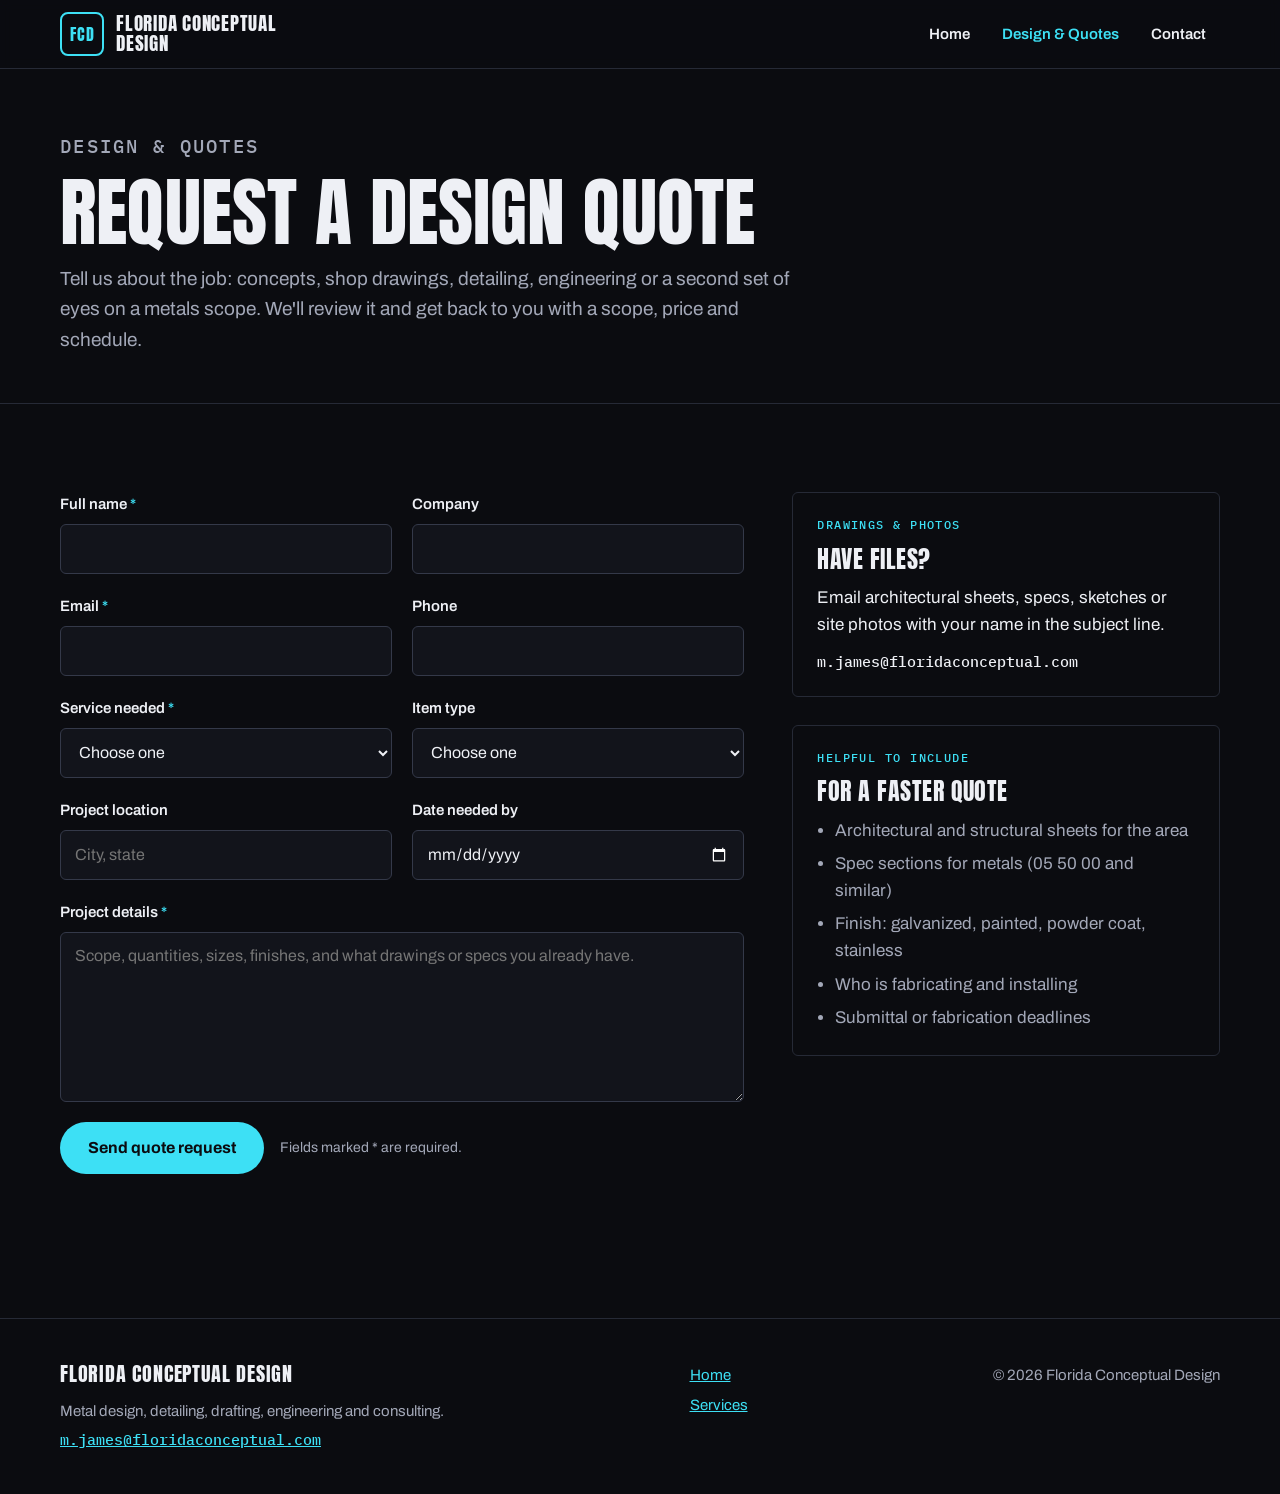
==== quotes.html @ 29391191 "Launch Florida Conceptual Design website Co-Authored-By: Claude Opus 5.5 <noreply@anthropic.com> Cla" ====
<!doctype html>
<html lang="en">
<head>
<meta charset="utf-8">
<meta name="viewport" content="width=device-width, initial-scale=1, viewport-fit=cover">
<title>Design &amp; Quotes · Florida Conceptual Design</title>
<meta name="claude:viewport-fit-sides" content="cover">
<meta name="description" content="Request a quote from Florida Conceptual Design for metal design, steel detailing, drafting, engineering or consulting.">
<link rel="preconnect" href="https://fonts.googleapis.com">
<link rel="preconnect" href="https://fonts.gstatic.com" crossorigin>
<link rel="stylesheet" href="https://fonts.googleapis.com/css2?family=Anton&family=Archivo:wght@400;500;600;700&family=IBM+Plex+Mono:wght@500;600&display=swap">
<link rel="stylesheet" href="styles.css">
</head>
<body>

<header class="site-header">
  <div class="wrap">
    <a class="brand" href="./" aria-label="Florida Conceptual Design, home">
      <span class="brand-mark" aria-hidden="true">FCD</span>
      <span class="brand-name">Florida Conceptual<br>Design</span>
    </a>
    <nav class="nav" aria-label="Main">
      <a href="./">Home</a>
      <a href="quotes.html" aria-current="page">Design &amp; Quotes</a>
      <a href="#contact">Contact</a>
    </nav>
  </div>
</header>

<main>
  <section class="page-head">
    <div class="wrap">
      <p class="label">Design &amp; Quotes</p>
      <h1>Request a design quote</h1>
      <p>Tell us about the job: concepts, shop drawings, detailing, engineering or a second set of eyes on a metals scope. We'll review it and get back to you with a scope, price and schedule.</p>
    </div>
  </section>

  <section class="section">
    <div class="wrap quote-layout">
      <form id="quote-form" class="form" novalidate data-endpoint="https://api.web3forms.com/submit" data-key="76192ae6-371a-4b26-868a-9706a35c055a" data-email="m.james@floridaconceptual.com">
        <div class="field">
          <label for="q-name">Full name <span class="req" aria-hidden="true">*</span></label>
          <input id="q-name" name="name" type="text" autocomplete="name" required>
        </div>
        <div class="field">
          <label for="q-company">Company</label>
          <input id="q-company" name="company" type="text" autocomplete="organization">
        </div>
        <div class="field">
          <label for="q-email">Email <span class="req" aria-hidden="true">*</span></label>
          <input id="q-email" name="email" type="email" autocomplete="email" required>
        </div>
        <div class="field">
          <label for="q-phone">Phone</label>
          <input id="q-phone" name="phone" type="tel" autocomplete="tel">
        </div>
        <div class="field">
          <label for="q-service">Service needed <span class="req" aria-hidden="true">*</span></label>
          <select id="q-service" name="service" required>
            <option value="">Choose one</option>
            <option>Metal design / concept</option>
            <option>Steel detailing (shop drawings)</option>
            <option>Drafting</option>
            <option>Engineering (signed &amp; sealed)</option>
            <option>Consulting</option>
            <option>Not sure yet</option>
          </select>
        </div>
        <div class="field">
          <label for="q-type">Item type</label>
          <select id="q-type" name="item_type">
            <option value="">Choose one</option>
            <option>Stairs</option>
            <option>Railings / guardrails</option>
            <option>Ladders</option>
            <option>Canopies / awnings</option>
            <option>Gates / fences</option>
            <option>Embeds / misc. metals</option>
            <option>Structural steel</option>
            <option>Other</option>
          </select>
        </div>
        <div class="field">
          <label for="q-location">Project location</label>
          <input id="q-location" name="location" type="text" placeholder="City, state">
        </div>
        <div class="field">
          <label for="q-date">Date needed by</label>
          <input id="q-date" name="needed_by" type="date">
        </div>
        <div class="field full">
          <label for="q-details">Project details <span class="req" aria-hidden="true">*</span></label>
          <textarea id="q-details" name="details" required placeholder="Scope, quantities, sizes, finishes, and what drawings or specs you already have."></textarea>
        </div>
        <div class="hp" aria-hidden="true">
          <label for="q-website">Leave this empty</label>
          <input id="q-website" name="botcheck" type="text" tabindex="-1" autocomplete="off">
        </div>
        <div class="form-actions">
          <button class="btn btn-primary" type="submit">Send quote request</button>
          <span class="form-note">Fields marked * are required.</span>
        </div>
        <div id="q-status" class="status" role="status" aria-live="polite" hidden></div>
      </form>

      <aside class="aside">
        <div class="aside-block">
          <p class="label">Drawings &amp; photos</p>
          <h2>Have files?</h2>
          <p>Email architectural sheets, specs, sketches or site photos with your name in the subject line.</p>
          <span class="email-line">m.james@floridaconceptual.com</span>
        </div>
        <div class="aside-block">
          <p class="label">Helpful to include</p>
          <h2>For a faster quote</h2>
          <ul>
            <li>Architectural and structural sheets for the area</li>
            <li>Spec sections for metals (05 50 00 and similar)</li>
            <li>Finish: galvanized, painted, powder coat, stainless</li>
            <li>Who is fabricating and installing</li>
            <li>Submittal or fabrication deadlines</li>
          </ul>
        </div>
      </aside>
    </div>
  </section>
</main>

<footer id="contact" class="site-footer">
  <div class="wrap">
    <div class="footer-col">
      <h2>Florida Conceptual Design</h2>
      <span>Metal design, detailing, drafting, engineering and consulting.</span>
      <a class="email-line" href="mailto:m.james@floridaconceptual.com">m.james@floridaconceptual.com</a>
    </div>
    <div class="footer-col">
      <a href="./">Home</a>
      <a href="./#services">Services</a>
    </div>
    <span>© 2026 Florida Conceptual Design</span>
  </div>
</footer>

<script src="form.js"></script>
</body>
</html>
---- styles.css ----
/* Layout: drawing-sheet bands on a dark ground; cyan = linework, pink = apparel accent */
:root {
  --ground: #0B0C10;
  --sheet: #12141B;
  --rule: #262A36;
  --line: #3DE0F5;
  --line-dim: #1F6E7A;
  --ink: #EEF0F5;
  --muted: #A3A8B8;
  --pink: #FF3EA5;
  --paper: #F1F2F5;
  --paper-ink: #0B0C10;
  --paper-muted: #4A4F5E;
  --display: 'Anton', 'Impact', 'Arial Narrow', sans-serif;
  --body: 'Archivo', 'Helvetica Neue', Arial, sans-serif;
  --mono: 'IBM Plex Mono', ui-monospace, 'SFMono-Regular', Menlo, monospace;
  --wrap: 1200px;
  color-scheme: dark;
}
* { box-sizing: border-box; }
html, body { margin: 0; }
body {
  background: var(--ground);
  color: var(--ink);
  font: 400 17px/1.6 var(--body);
  -webkit-font-smoothing: antialiased;
}
img { max-width: 100%; display: block; }
a { color: var(--line); }
a:hover { color: var(--ink); }
:focus-visible { outline: 2px solid var(--line); outline-offset: 3px; }
h1, h2, h3 { text-wrap: balance; margin: 0; }
p { margin: 0; }

.wrap {
  max-width: var(--wrap);
  margin: 0 auto;
  padding-left: max(20px, env(safe-area-inset-left, 0px));
  padding-right: max(20px, env(safe-area-inset-right, 0px));
}
.label {
  font: 500 12px/1.4 var(--mono);
  letter-spacing: 0.12em;
  text-transform: uppercase;
  color: var(--line);
}

/* Header */
body::before { content: ""; position: fixed; inset: 0 0 auto; height: env(safe-area-inset-top, 0px); z-index: 10; background: var(--ground); }
.site-header {
  position: sticky; top: env(safe-area-inset-top, 0px); z-index: 5;
  background: rgba(11, 12, 16, 0.94);
  border-bottom: 1px solid var(--rule);
  backdrop-filter: blur(6px);
}
.site-header .wrap { display: flex; flex-wrap: wrap; align-items: center; justify-content: space-between; gap: 12px; padding-block: 12px; }
.brand { display: flex; align-items: center; gap: 12px; text-decoration: none; color: var(--ink); }
.brand-mark {
  display: grid; place-items: center; width: 44px; height: 44px;
  border: 2px solid var(--line); border-radius: 8px;
  font: 400 16px/1 var(--display); letter-spacing: 1px; color: var(--line);
}
.brand-name { font: 400 19px/1.05 var(--display); letter-spacing: 0.04em; text-transform: uppercase; }
.nav { display: flex; flex-wrap: wrap; align-items: center; gap: 4px; }
.nav a {
  display: inline-flex; align-items: center; min-height: 44px; padding: 0 14px;
  color: var(--ink); text-decoration: none; font-weight: 600; font-size: 15px; border-radius: 999px;
}
.nav a:hover { background: var(--sheet); }
.nav a[aria-current="page"] { color: var(--line); }
.nav .nav-shop { border: 1.5px solid var(--pink); color: var(--ink); }
.nav .nav-shop:hover { background: var(--pink); color: var(--paper-ink); }

/* Buttons */
.btn {
  display: inline-flex; align-items: center; justify-content: center; gap: 8px;
  min-height: 52px; padding: 0 26px; border-radius: 999px; border: 2px solid transparent;
  font: 700 16px/1 var(--body); text-decoration: none; cursor: pointer;
}
.btn-primary { background: var(--line); color: var(--paper-ink); }
.btn-primary:hover { background: var(--ink); color: var(--paper-ink); }
.btn-ghost { border-color: #3A3F4E; color: var(--ink); background: transparent; }
.btn-ghost:hover { border-color: var(--ink); color: var(--ink); }
.btn-pink { background: var(--pink); color: var(--paper-ink); }
.btn-pink:hover { background: var(--ink); color: var(--paper-ink); }
.btn-dark { background: var(--paper-ink); color: var(--paper); }
.btn-dark:hover { background: #2A2E3A; color: var(--paper); }

/* Hero */
.hero { border-bottom: 1px solid var(--rule); background-image: linear-gradient(var(--rule) 1px, transparent 1px), linear-gradient(90deg, var(--rule) 1px, transparent 1px); background-size: 48px 48px; background-position: -1px -1px; }
.hero .wrap { display: flex; flex-wrap: wrap; align-items: center; gap: 48px; padding-block: 72px 80px; }
.hero-copy { flex: 1 1 440px; min-width: 0; display: flex; flex-direction: column; gap: 22px; }
.hero h1 { font: 400 clamp(48px, 7.4vw, 88px)/0.95 var(--display); text-transform: uppercase; letter-spacing: 0.01em; }
.hero h1 span { color: var(--line); }
.hero-lede { max-width: 34em; color: var(--muted); font-size: 19px; }
.hero-actions { display: flex; flex-wrap: wrap; gap: 12px; }
.hero-figure { flex: 1 1 420px; min-width: 0; }

/* Drawing sheet */
.sheet { background: var(--sheet); border: 1px solid var(--rule); border-radius: 6px; overflow: hidden; }
.sheet svg { display: block; width: 100%; height: auto; }
.title-block { display: grid; grid-template-columns: 2fr 1fr 1fr; border-top: 1px solid var(--line-dim); font: 500 11px/1.3 var(--mono); letter-spacing: 0.08em; text-transform: uppercase; color: var(--muted); }
.title-block div { padding: 10px 12px; border-right: 1px solid var(--line-dim); min-width: 0; }
.title-block div:last-child { border-right: 0; }
.title-block strong { display: block; color: var(--ink); font-weight: 600; letter-spacing: 0.04em; margin-top: 2px; }

/* Sections */
.section { padding-block: 88px; }
.section-head { display: flex; flex-wrap: wrap; align-items: flex-end; justify-content: space-between; gap: 20px; margin-bottom: 40px; }
.section-head > div { max-width: 640px; display: flex; flex-direction: column; gap: 12px; }
.section h2 { font: 400 clamp(36px, 5vw, 56px)/1 var(--display); text-transform: uppercase; }
.section-intro { color: var(--muted); font-size: 18px; }

.services { display: grid; grid-template-columns: repeat(auto-fill, minmax(260px, 1fr)); gap: 1px; background: var(--rule); border: 1px solid var(--rule); }
.service { background: var(--ground); padding: 28px; display: flex; flex-direction: column; gap: 12px; min-width: 0; }
.service .label { color: var(--muted); }
.service h3 { font: 700 21px/1.25 var(--body); }
.service p { color: var(--muted); }
.service svg { width: 34px; height: 34px; stroke: var(--line); }

/* Process (light band) */
.band-paper { background: var(--paper); color: var(--paper-ink); }
.band-paper .label { color: #0A6E7A; }
.band-paper .section-intro, .band-paper p { color: var(--paper-muted); }
.steps { list-style: none; margin: 0; padding: 0; display: grid; grid-template-columns: repeat(auto-fit, minmax(240px, 1fr)); gap: 32px; counter-reset: step; }
.steps li { display: flex; flex-direction: column; gap: 10px; border-top: 2px solid var(--paper-ink); padding-top: 18px; counter-increment: step; }
.steps li::before { content: "Step " counter(step); font: 500 12px/1 var(--mono); letter-spacing: 0.12em; text-transform: uppercase; color: #0A6E7A; }
.steps h3 { font: 700 21px/1.25 var(--body); color: var(--paper-ink); }

/* Apparel band */
.apparel .wrap { display: flex; flex-wrap: wrap; align-items: center; gap: 40px; }
.apparel-copy { flex: 1 1 360px; min-width: 0; display: flex; flex-direction: column; gap: 18px; }
.apparel .label { color: var(--pink); }
.apparel h2 span { color: var(--pink); }
.apparel-shots { flex: 1 1 460px; min-width: 0; display: grid; grid-template-columns: 1fr 1fr; gap: 12px; }
.apparel-shots img { width: 100%; aspect-ratio: 1 / 1; object-fit: cover; border-radius: 6px; border: 1px solid var(--rule); }

/* Footer */
.site-footer { border-top: 1px solid var(--rule); }
.site-footer .wrap { display: flex; flex-wrap: wrap; justify-content: space-between; gap: 28px; padding-block: 44px; color: var(--muted); font-size: 15px; }
.site-footer h2 { font: 400 20px/1.1 var(--display); text-transform: uppercase; letter-spacing: 0.04em; color: var(--ink); margin-bottom: 8px; }
.footer-col { display: flex; flex-direction: column; gap: 6px; min-width: 0; }

/* Quote page */
.page-head { border-bottom: 1px solid var(--rule); }
.page-head .wrap { padding-block: 64px 48px; display: flex; flex-direction: column; gap: 16px; }
.page-head h1 { font: 400 clamp(44px, 6.4vw, 76px)/0.95 var(--display); text-transform: uppercase; }
.page-head p { max-width: 40em; color: var(--muted); font-size: 19px; }
.quote-layout { display: grid; grid-template-columns: minmax(0, 1.6fr) minmax(0, 1fr); gap: 48px; align-items: start; }
@media (max-width: 860px) { .quote-layout { grid-template-columns: minmax(0, 1fr); } }

.form { display: grid; grid-template-columns: 1fr 1fr; gap: 20px; }
.field { display: flex; flex-direction: column; gap: 8px; min-width: 0; }
.field.full { grid-column: 1 / -1; }
@media (max-width: 560px) { .form { grid-template-columns: 1fr; } }
.field label { font-weight: 600; font-size: 15px; }
.field .req { color: var(--line); }
.field .hint { color: var(--muted); font-size: 14px; }
.field input, .field select, .field textarea {
  width: 100%; min-height: 50px; padding: 12px 14px;
  background: var(--sheet); color: var(--ink);
  border: 1px solid #343949; border-radius: 6px;
  font: 400 16px/1.4 var(--body);
}
.field textarea { min-height: 170px; resize: vertical; }
.field input:focus, .field select:focus, .field textarea:focus { outline: none; border-color: var(--line); box-shadow: 0 0 0 3px rgba(61, 224, 245, 0.18); }
.field input[aria-invalid="true"], .field textarea[aria-invalid="true"] { border-color: #FF6B6B; }
.form-actions { grid-column: 1 / -1; display: flex; flex-wrap: wrap; align-items: center; gap: 16px; }
.form-note { color: var(--muted); font-size: 14px; }
.hp { position: absolute; left: -9999px; width: 1px; height: 1px; overflow: hidden; }

.status { grid-column: 1 / -1; border-radius: 6px; padding: 18px 20px; display: flex; flex-direction: column; gap: 10px; }
.status-ok { background: rgba(61, 224, 245, 0.1); border: 1px solid var(--line-dim); }
.status-err { background: rgba(255, 107, 107, 0.08); border: 1px solid #7A3434; }
.status pre { margin: 0; white-space: pre-wrap; font: 400 13px/1.5 var(--mono); color: var(--muted); max-height: 220px; overflow: auto; }
.status .row { display: flex; flex-wrap: wrap; gap: 10px; }
.status .btn { min-height: 44px; padding: 0 18px; font-size: 15px; }

.aside { display: flex; flex-direction: column; gap: 28px; }
.aside-block { border: 1px solid var(--rule); border-radius: 6px; padding: 24px; display: flex; flex-direction: column; gap: 12px; }
.aside-block h2 { font: 400 24px/1.1 var(--display); text-transform: uppercase; letter-spacing: 0.02em; }
.aside-block ul { margin: 0; padding-left: 18px; color: var(--muted); display: flex; flex-direction: column; gap: 6px; }
.email-line { font: 500 15px/1.4 var(--mono); word-break: break-all; }

@media (prefers-reduced-motion: no-preference) {
  .draw path.anim, .draw line.anim { stroke-dasharray: 600; stroke-dashoffset: 0; animation: draw 1.6s ease-out both; }
  @keyframes draw { from { stroke-dashoffset: 600; } to { stroke-dashoffset: 0; } }
}
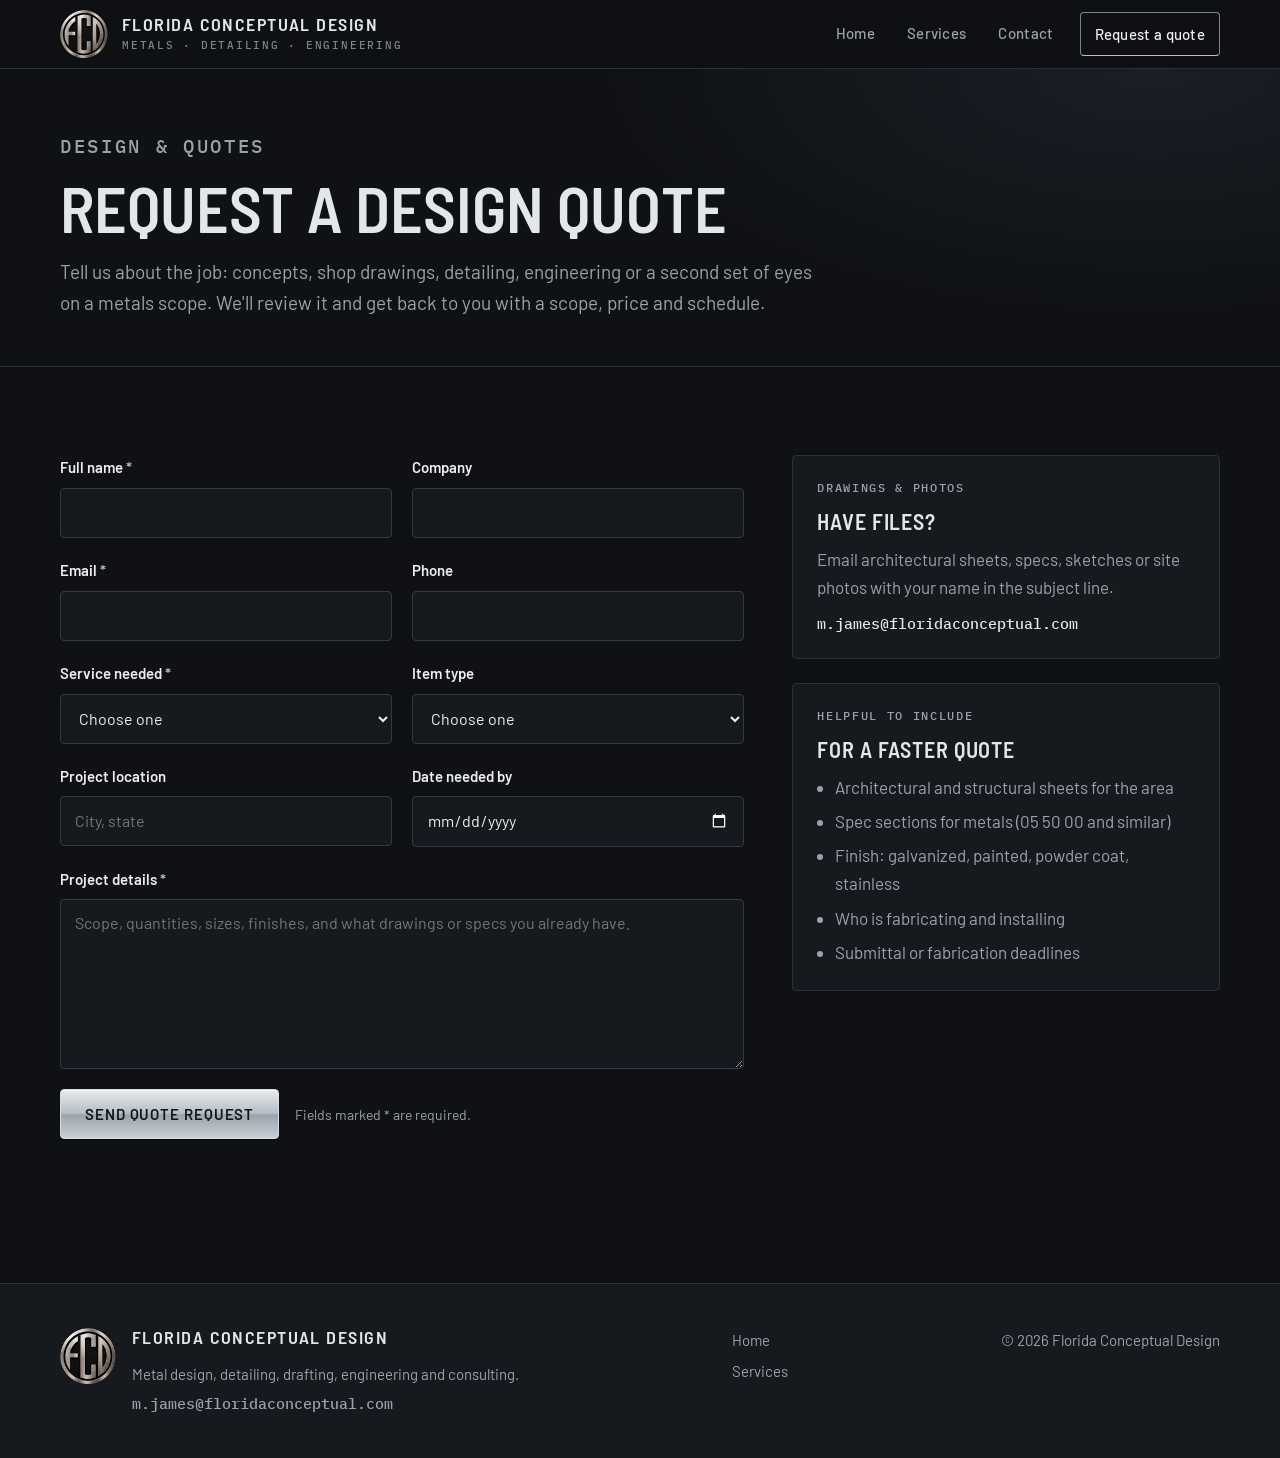
==== commit 42ca60f6: "New FCD logo, steel palette, blueprint connection detail Co-Authored-By: Claude Opus 5.5 <noreply@an" ====
--- a/quotes.html
+++ b/quotes.html
@@ -6,9 +6,11 @@
 <title>Design &amp; Quotes · Florida Conceptual Design</title>
 <meta name="claude:viewport-fit-sides" content="cover">
 <meta name="description" content="Request a quote from Florida Conceptual Design for metal design, steel detailing, drafting, engineering or consulting.">
+<link rel="icon" type="image/png" sizes="32x32" href="img/favicon-32.png">
+<link rel="apple-touch-icon" href="img/apple-touch-icon.png">
 <link rel="preconnect" href="https://fonts.googleapis.com">
 <link rel="preconnect" href="https://fonts.gstatic.com" crossorigin>
-<link rel="stylesheet" href="https://fonts.googleapis.com/css2?family=Anton&family=Archivo:wght@400;500;600;700&family=IBM+Plex+Mono:wght@500;600&display=swap">
+<link rel="stylesheet" href="https://fonts.googleapis.com/css2?family=Barlow+Semi+Condensed:wght@500;600&family=Barlow:wght@400;500;600&family=IBM+Plex+Mono:wght@500;600&display=swap">
 <link rel="stylesheet" href="styles.css">
 </head>
 <body>
@@ -16,13 +18,14 @@
 <header class="site-header">
   <div class="wrap">
     <a class="brand" href="./" aria-label="Florida Conceptual Design, home">
-      <span class="brand-mark" aria-hidden="true">FCD</span>
-      <span class="brand-name">Florida Conceptual<br>Design</span>
+      <img src="img/fcd-logo-96.png" alt="" width="48" height="48">
+      <span class="brand-name">Florida Conceptual Design<small>Metals · Detailing · Engineering</small></span>
     </a>
     <nav class="nav" aria-label="Main">
       <a href="./">Home</a>
-      <a href="quotes.html" aria-current="page">Design &amp; Quotes</a>
+      <a href="./#services">Services</a>
       <a href="#contact">Contact</a>
+      <a class="nav-cta" href="quotes.html" aria-current="page">Request a quote</a>
     </nav>
   </div>
 </header>
@@ -129,10 +132,13 @@
 
 <footer id="contact" class="site-footer">
   <div class="wrap">
-    <div class="footer-col">
-      <h2>Florida Conceptual Design</h2>
-      <span>Metal design, detailing, drafting, engineering and consulting.</span>
-      <a class="email-line" href="mailto:m.james@floridaconceptual.com">m.james@floridaconceptual.com</a>
+    <div class="footer-brand">
+      <img src="img/fcd-logo-96.png" alt="" width="56" height="56">
+      <div class="footer-col">
+        <h2>Florida Conceptual Design</h2>
+        <span>Metal design, detailing, drafting, engineering and consulting.</span>
+        <a class="email-line" href="mailto:m.james@floridaconceptual.com">m.james@floridaconceptual.com</a>
+      </div>
     </div>
     <div class="footer-col">
       <a href="./">Home</a>
--- a/styles.css
+++ b/styles.css
@@ -1,20 +1,25 @@
-/* Layout: drawing-sheet bands on a dark ground; cyan = linework, pink = apparel accent */
+/* Layout: graphite ground, brushed-steel type and controls, one deep blueprint sheet in the hero */
 :root {
-  --ground: #0B0C10;
-  --sheet: #12141B;
-  --rule: #262A36;
-  --line: #3DE0F5;
-  --line-dim: #1F6E7A;
-  --ink: #EEF0F5;
-  --muted: #A3A8B8;
-  --pink: #FF3EA5;
-  --paper: #F1F2F5;
-  --paper-ink: #0B0C10;
-  --paper-muted: #4A4F5E;
-  --display: 'Anton', 'Impact', 'Arial Narrow', sans-serif;
-  --body: 'Archivo', 'Helvetica Neue', Arial, sans-serif;
+  --ground: #0F1114;
+  --panel: #161A1F;
+  --panel-2: #1C2127;
+  --rule: #2A3038;
+  --steel: #B9C0C8;
+  --steel-hi: #E3E7EB;
+  --steel-lo: #7C858F;
+  --ink: #ECEEF1;
+  --muted: #9AA2AB;
+  --print: #14243A;
+  --print-line: #C9D6E4;
+  --print-dim: #6F8AA8;
+  --paper: #EEF0F2;
+  --paper-ink: #111418;
+  --paper-muted: #4C535C;
+  --display: 'Barlow Semi Condensed', 'Arial Narrow', 'Helvetica Neue', sans-serif;
+  --body: 'Barlow', 'Helvetica Neue', Arial, sans-serif;
   --mono: 'IBM Plex Mono', ui-monospace, 'SFMono-Regular', Menlo, monospace;
   --wrap: 1200px;
+  --brushed: linear-gradient(180deg, #E6EAEE 0%, #B7BEC6 48%, #9CA4AD 52%, #C9CFD5 100%);
   color-scheme: dark;
 }
 * { box-sizing: border-box; }
@@ -22,13 +27,13 @@
 body {
   background: var(--ground);
   color: var(--ink);
-  font: 400 17px/1.6 var(--body);
+  font: 400 17px/1.65 var(--body);
   -webkit-font-smoothing: antialiased;
 }
 img { max-width: 100%; display: block; }
-a { color: var(--line); }
-a:hover { color: var(--ink); }
-:focus-visible { outline: 2px solid var(--line); outline-offset: 3px; }
+a { color: var(--steel-hi); text-underline-offset: 3px; }
+a:hover { color: #fff; }
+:focus-visible { outline: 2px solid var(--steel-hi); outline-offset: 3px; }
 h1, h2, h3 { text-wrap: balance; margin: 0; }
 p { margin: 0; }
 
@@ -40,111 +45,103 @@
 }
 .label {
   font: 500 12px/1.4 var(--mono);
-  letter-spacing: 0.12em;
+  letter-spacing: 0.14em;
   text-transform: uppercase;
-  color: var(--line);
+  color: var(--steel-lo);
 }
 
 /* Header */
 body::before { content: ""; position: fixed; inset: 0 0 auto; height: env(safe-area-inset-top, 0px); z-index: 10; background: var(--ground); }
 .site-header {
   position: sticky; top: env(safe-area-inset-top, 0px); z-index: 5;
-  background: rgba(11, 12, 16, 0.94);
+  background: rgba(15, 17, 20, 0.92);
   border-bottom: 1px solid var(--rule);
-  backdrop-filter: blur(6px);
+  backdrop-filter: blur(8px);
 }
-.site-header .wrap { display: flex; flex-wrap: wrap; align-items: center; justify-content: space-between; gap: 12px; padding-block: 12px; }
-.brand { display: flex; align-items: center; gap: 12px; text-decoration: none; color: var(--ink); }
-.brand-mark {
-  display: grid; place-items: center; width: 44px; height: 44px;
-  border: 2px solid var(--line); border-radius: 8px;
-  font: 400 16px/1 var(--display); letter-spacing: 1px; color: var(--line);
-}
-.brand-name { font: 400 19px/1.05 var(--display); letter-spacing: 0.04em; text-transform: uppercase; }
+.site-header .wrap { display: flex; flex-wrap: wrap; align-items: center; justify-content: space-between; gap: 12px; padding-block: 10px; }
+.brand { display: flex; align-items: center; gap: 14px; text-decoration: none; color: var(--ink); }
+.brand img { width: 48px; height: 48px; }
+.brand-name { font: 600 18px/1.1 var(--display); letter-spacing: 0.08em; text-transform: uppercase; color: var(--steel-hi); }
+.brand-name small { display: block; font: 500 11px/1.3 var(--mono); letter-spacing: 0.16em; color: var(--steel-lo); margin-top: 3px; }
 .nav { display: flex; flex-wrap: wrap; align-items: center; gap: 4px; }
 .nav a {
   display: inline-flex; align-items: center; min-height: 44px; padding: 0 14px;
-  color: var(--ink); text-decoration: none; font-weight: 600; font-size: 15px; border-radius: 999px;
+  color: var(--muted); text-decoration: none; font-weight: 500; font-size: 15px; letter-spacing: 0.02em;
+  border-bottom: 2px solid transparent;
 }
-.nav a:hover { background: var(--sheet); }
-.nav a[aria-current="page"] { color: var(--line); }
-.nav .nav-shop { border: 1.5px solid var(--pink); color: var(--ink); }
-.nav .nav-shop:hover { background: var(--pink); color: var(--paper-ink); }
+.nav a:hover { color: var(--ink); }
+.nav a[aria-current="page"] { color: var(--ink); border-bottom-color: var(--steel); }
+.nav .nav-cta { margin-left: 8px; border: 1px solid var(--steel-lo); border-radius: 4px; color: var(--ink); }
+.nav .nav-cta:hover { border-color: var(--steel-hi); }
 
 /* Buttons */
 .btn {
   display: inline-flex; align-items: center; justify-content: center; gap: 8px;
-  min-height: 52px; padding: 0 26px; border-radius: 999px; border: 2px solid transparent;
-  font: 700 16px/1 var(--body); text-decoration: none; cursor: pointer;
+  min-height: 50px; padding: 0 24px; border-radius: 4px; border: 1px solid transparent;
+  font: 600 15px/1 var(--body); letter-spacing: 0.06em; text-transform: uppercase; text-decoration: none; cursor: pointer;
 }
-.btn-primary { background: var(--line); color: var(--paper-ink); }
-.btn-primary:hover { background: var(--ink); color: var(--paper-ink); }
-.btn-ghost { border-color: #3A3F4E; color: var(--ink); background: transparent; }
-.btn-ghost:hover { border-color: var(--ink); color: var(--ink); }
-.btn-pink { background: var(--pink); color: var(--paper-ink); }
-.btn-pink:hover { background: var(--ink); color: var(--paper-ink); }
+.btn-primary { background: var(--brushed); color: var(--paper-ink); border-color: #D8DDE2; box-shadow: inset 0 1px 0 rgba(255,255,255,0.6), 0 1px 2px rgba(0,0,0,0.4); }
+.btn-primary:hover { background: var(--steel-hi); color: var(--paper-ink); }
+.btn-ghost { border-color: var(--rule); color: var(--ink); background: transparent; }
+.btn-ghost:hover { border-color: var(--steel); color: var(--ink); }
 .btn-dark { background: var(--paper-ink); color: var(--paper); }
-.btn-dark:hover { background: #2A2E3A; color: var(--paper); }
+.btn-dark:hover { background: #262B32; color: var(--paper); }
 
 /* Hero */
-.hero { border-bottom: 1px solid var(--rule); background-image: linear-gradient(var(--rule) 1px, transparent 1px), linear-gradient(90deg, var(--rule) 1px, transparent 1px); background-size: 48px 48px; background-position: -1px -1px; }
-.hero .wrap { display: flex; flex-wrap: wrap; align-items: center; gap: 48px; padding-block: 72px 80px; }
-.hero-copy { flex: 1 1 440px; min-width: 0; display: flex; flex-direction: column; gap: 22px; }
-.hero h1 { font: 400 clamp(48px, 7.4vw, 88px)/0.95 var(--display); text-transform: uppercase; letter-spacing: 0.01em; }
-.hero h1 span { color: var(--line); }
+.hero { border-bottom: 1px solid var(--rule); background: radial-gradient(1200px 500px at 85% 20%, #1A1F26 0%, var(--ground) 60%); }
+.hero .wrap { display: flex; flex-wrap: wrap; align-items: center; gap: 56px; padding-block: 76px 84px; }
+.hero-copy { flex: 1 1 420px; min-width: 0; display: flex; flex-direction: column; gap: 22px; }
+.hero h1 { font: 600 clamp(42px, 6vw, 72px)/1.0 var(--display); text-transform: uppercase; letter-spacing: 0.01em; color: var(--steel-hi); }
+.hero h1 span { color: var(--steel-lo); }
 .hero-lede { max-width: 34em; color: var(--muted); font-size: 19px; }
 .hero-actions { display: flex; flex-wrap: wrap; gap: 12px; }
-.hero-figure { flex: 1 1 420px; min-width: 0; }
+.hero-figure { flex: 1 1 460px; min-width: 0; margin: 0; }
 
-/* Drawing sheet */
-.sheet { background: var(--sheet); border: 1px solid var(--rule); border-radius: 6px; overflow: hidden; }
+/* Blueprint sheet */
+.sheet { background: var(--print); border: 1px solid #2B3D55; border-radius: 3px; overflow: hidden; box-shadow: 0 24px 60px rgba(0,0,0,0.45); }
 .sheet svg { display: block; width: 100%; height: auto; }
-.title-block { display: grid; grid-template-columns: 2fr 1fr 1fr; border-top: 1px solid var(--line-dim); font: 500 11px/1.3 var(--mono); letter-spacing: 0.08em; text-transform: uppercase; color: var(--muted); }
-.title-block div { padding: 10px 12px; border-right: 1px solid var(--line-dim); min-width: 0; }
+.title-block { display: grid; grid-template-columns: 2fr 1fr 1fr; border-top: 1px solid #3A5170; font: 500 11px/1.3 var(--mono); letter-spacing: 0.08em; text-transform: uppercase; color: var(--print-dim); }
+.title-block div { padding: 10px 12px; border-right: 1px solid #3A5170; min-width: 0; }
 .title-block div:last-child { border-right: 0; }
-.title-block strong { display: block; color: var(--ink); font-weight: 600; letter-spacing: 0.04em; margin-top: 2px; }
+.title-block strong { display: block; color: var(--print-line); font-weight: 600; letter-spacing: 0.04em; margin-top: 2px; }
 
 /* Sections */
 .section { padding-block: 88px; }
 .section-head { display: flex; flex-wrap: wrap; align-items: flex-end; justify-content: space-between; gap: 20px; margin-bottom: 40px; }
 .section-head > div { max-width: 640px; display: flex; flex-direction: column; gap: 12px; }
-.section h2 { font: 400 clamp(36px, 5vw, 56px)/1 var(--display); text-transform: uppercase; }
+.section h2 { font: 600 clamp(32px, 4.4vw, 48px)/1.05 var(--display); text-transform: uppercase; letter-spacing: 0.01em; color: var(--steel-hi); }
 .section-intro { color: var(--muted); font-size: 18px; }
 
 .services { display: grid; grid-template-columns: repeat(auto-fill, minmax(260px, 1fr)); gap: 1px; background: var(--rule); border: 1px solid var(--rule); }
-.service { background: var(--ground); padding: 28px; display: flex; flex-direction: column; gap: 12px; min-width: 0; }
-.service .label { color: var(--muted); }
-.service h3 { font: 700 21px/1.25 var(--body); }
+.service { background: var(--panel); padding: 30px 28px; display: flex; flex-direction: column; gap: 12px; min-width: 0; }
+.service h3 { font: 600 21px/1.25 var(--display); letter-spacing: 0.03em; text-transform: uppercase; color: var(--ink); }
 .service p { color: var(--muted); }
-.service svg { width: 34px; height: 34px; stroke: var(--line); }
+.service svg { width: 32px; height: 32px; stroke: var(--steel); }
 
 /* Process (light band) */
 .band-paper { background: var(--paper); color: var(--paper-ink); }
-.band-paper .label { color: #0A6E7A; }
-.band-paper .section-intro, .band-paper p { color: var(--paper-muted); }
+.band-paper .label { color: var(--paper-muted); }
+.band-paper h2 { color: var(--paper-ink); }
+.band-paper p { color: var(--paper-muted); }
 .steps { list-style: none; margin: 0; padding: 0; display: grid; grid-template-columns: repeat(auto-fit, minmax(240px, 1fr)); gap: 32px; counter-reset: step; }
 .steps li { display: flex; flex-direction: column; gap: 10px; border-top: 2px solid var(--paper-ink); padding-top: 18px; counter-increment: step; }
-.steps li::before { content: "Step " counter(step); font: 500 12px/1 var(--mono); letter-spacing: 0.12em; text-transform: uppercase; color: #0A6E7A; }
-.steps h3 { font: 700 21px/1.25 var(--body); color: var(--paper-ink); }
-
-/* Apparel band */
-.apparel .wrap { display: flex; flex-wrap: wrap; align-items: center; gap: 40px; }
-.apparel-copy { flex: 1 1 360px; min-width: 0; display: flex; flex-direction: column; gap: 18px; }
-.apparel .label { color: var(--pink); }
-.apparel h2 span { color: var(--pink); }
-.apparel-shots { flex: 1 1 460px; min-width: 0; display: grid; grid-template-columns: 1fr 1fr; gap: 12px; }
-.apparel-shots img { width: 100%; aspect-ratio: 1 / 1; object-fit: cover; border-radius: 6px; border: 1px solid var(--rule); }
+.steps li::before { content: "Step " counter(step); font: 500 12px/1 var(--mono); letter-spacing: 0.14em; text-transform: uppercase; color: var(--paper-muted); }
+.steps h3 { font: 600 21px/1.25 var(--display); letter-spacing: 0.03em; text-transform: uppercase; color: var(--paper-ink); }
 
 /* Footer */
-.site-footer { border-top: 1px solid var(--rule); }
-.site-footer .wrap { display: flex; flex-wrap: wrap; justify-content: space-between; gap: 28px; padding-block: 44px; color: var(--muted); font-size: 15px; }
-.site-footer h2 { font: 400 20px/1.1 var(--display); text-transform: uppercase; letter-spacing: 0.04em; color: var(--ink); margin-bottom: 8px; }
+.site-footer { border-top: 1px solid var(--rule); background: var(--panel); }
+.site-footer .wrap { display: flex; flex-wrap: wrap; justify-content: space-between; align-items: flex-start; gap: 28px; padding-block: 44px; color: var(--muted); font-size: 15px; }
+.footer-brand { display: flex; gap: 16px; align-items: flex-start; min-width: 0; }
+.footer-brand img { width: 56px; height: 56px; flex: none; }
+.site-footer h2 { font: 600 18px/1.1 var(--display); text-transform: uppercase; letter-spacing: 0.08em; color: var(--steel-hi); margin-bottom: 8px; }
 .footer-col { display: flex; flex-direction: column; gap: 6px; min-width: 0; }
+.footer-col a { color: var(--muted); text-decoration: none; }
+.footer-col a:hover { color: var(--ink); }
 
 /* Quote page */
-.page-head { border-bottom: 1px solid var(--rule); }
+.page-head { border-bottom: 1px solid var(--rule); background: radial-gradient(900px 400px at 90% 0%, #1A1F26 0%, var(--ground) 60%); }
 .page-head .wrap { padding-block: 64px 48px; display: flex; flex-direction: column; gap: 16px; }
-.page-head h1 { font: 400 clamp(44px, 6.4vw, 76px)/0.95 var(--display); text-transform: uppercase; }
+.page-head h1 { font: 600 clamp(40px, 5.6vw, 64px)/1.0 var(--display); text-transform: uppercase; color: var(--steel-hi); }
 .page-head p { max-width: 40em; color: var(--muted); font-size: 19px; }
 .quote-layout { display: grid; grid-template-columns: minmax(0, 1.6fr) minmax(0, 1fr); gap: 48px; align-items: start; }
 @media (max-width: 860px) { .quote-layout { grid-template-columns: minmax(0, 1fr); } }
@@ -153,36 +150,36 @@
 .field { display: flex; flex-direction: column; gap: 8px; min-width: 0; }
 .field.full { grid-column: 1 / -1; }
 @media (max-width: 560px) { .form { grid-template-columns: 1fr; } }
-.field label { font-weight: 600; font-size: 15px; }
-.field .req { color: var(--line); }
-.field .hint { color: var(--muted); font-size: 14px; }
+.field label { font-weight: 600; font-size: 15px; color: var(--ink); }
+.field .req { color: var(--steel); }
 .field input, .field select, .field textarea {
   width: 100%; min-height: 50px; padding: 12px 14px;
-  background: var(--sheet); color: var(--ink);
-  border: 1px solid #343949; border-radius: 6px;
+  background: var(--panel); color: var(--ink);
+  border: 1px solid #333A43; border-radius: 4px;
   font: 400 16px/1.4 var(--body);
 }
 .field textarea { min-height: 170px; resize: vertical; }
-.field input:focus, .field select:focus, .field textarea:focus { outline: none; border-color: var(--line); box-shadow: 0 0 0 3px rgba(61, 224, 245, 0.18); }
-.field input[aria-invalid="true"], .field textarea[aria-invalid="true"] { border-color: #FF6B6B; }
+.field input:focus, .field select:focus, .field textarea:focus { outline: none; border-color: var(--steel); box-shadow: 0 0 0 3px rgba(185, 192, 200, 0.16); }
+.field input[aria-invalid="true"], .field textarea[aria-invalid="true"], .field select[aria-invalid="true"] { border-color: #E07A6A; }
 .form-actions { grid-column: 1 / -1; display: flex; flex-wrap: wrap; align-items: center; gap: 16px; }
 .form-note { color: var(--muted); font-size: 14px; }
 .hp { position: absolute; left: -9999px; width: 1px; height: 1px; overflow: hidden; }
 
-.status { grid-column: 1 / -1; border-radius: 6px; padding: 18px 20px; display: flex; flex-direction: column; gap: 10px; }
-.status-ok { background: rgba(61, 224, 245, 0.1); border: 1px solid var(--line-dim); }
-.status-err { background: rgba(255, 107, 107, 0.08); border: 1px solid #7A3434; }
+.status { grid-column: 1 / -1; border-radius: 4px; padding: 18px 20px; display: flex; flex-direction: column; gap: 10px; }
+.status-ok { background: var(--panel-2); border: 1px solid var(--steel-lo); }
+.status-err { background: rgba(224, 122, 106, 0.08); border: 1px solid #7A3E34; }
 .status pre { margin: 0; white-space: pre-wrap; font: 400 13px/1.5 var(--mono); color: var(--muted); max-height: 220px; overflow: auto; }
 .status .row { display: flex; flex-wrap: wrap; gap: 10px; }
-.status .btn { min-height: 44px; padding: 0 18px; font-size: 15px; }
+.status .btn { min-height: 44px; padding: 0 18px; font-size: 14px; }
 
-.aside { display: flex; flex-direction: column; gap: 28px; }
-.aside-block { border: 1px solid var(--rule); border-radius: 6px; padding: 24px; display: flex; flex-direction: column; gap: 12px; }
-.aside-block h2 { font: 400 24px/1.1 var(--display); text-transform: uppercase; letter-spacing: 0.02em; }
+.aside { display: flex; flex-direction: column; gap: 24px; }
+.aside-block { border: 1px solid var(--rule); background: var(--panel); border-radius: 4px; padding: 24px; display: flex; flex-direction: column; gap: 12px; }
+.aside-block h2 { font: 600 22px/1.1 var(--display); text-transform: uppercase; letter-spacing: 0.04em; color: var(--steel-hi); }
+.aside-block p { color: var(--muted); }
 .aside-block ul { margin: 0; padding-left: 18px; color: var(--muted); display: flex; flex-direction: column; gap: 6px; }
-.email-line { font: 500 15px/1.4 var(--mono); word-break: break-all; }
+.email-line { font: 500 15px/1.4 var(--mono); word-break: break-all; color: var(--steel-hi); }
 
 @media (prefers-reduced-motion: no-preference) {
-  .draw path.anim, .draw line.anim { stroke-dasharray: 600; stroke-dashoffset: 0; animation: draw 1.6s ease-out both; }
-  @keyframes draw { from { stroke-dashoffset: 600; } to { stroke-dashoffset: 0; } }
+  .draw .anim { stroke-dasharray: 900; stroke-dashoffset: 0; animation: draw 1.8s ease-out both; }
+  @keyframes draw { from { stroke-dashoffset: 900; } to { stroke-dashoffset: 0; } }
 }
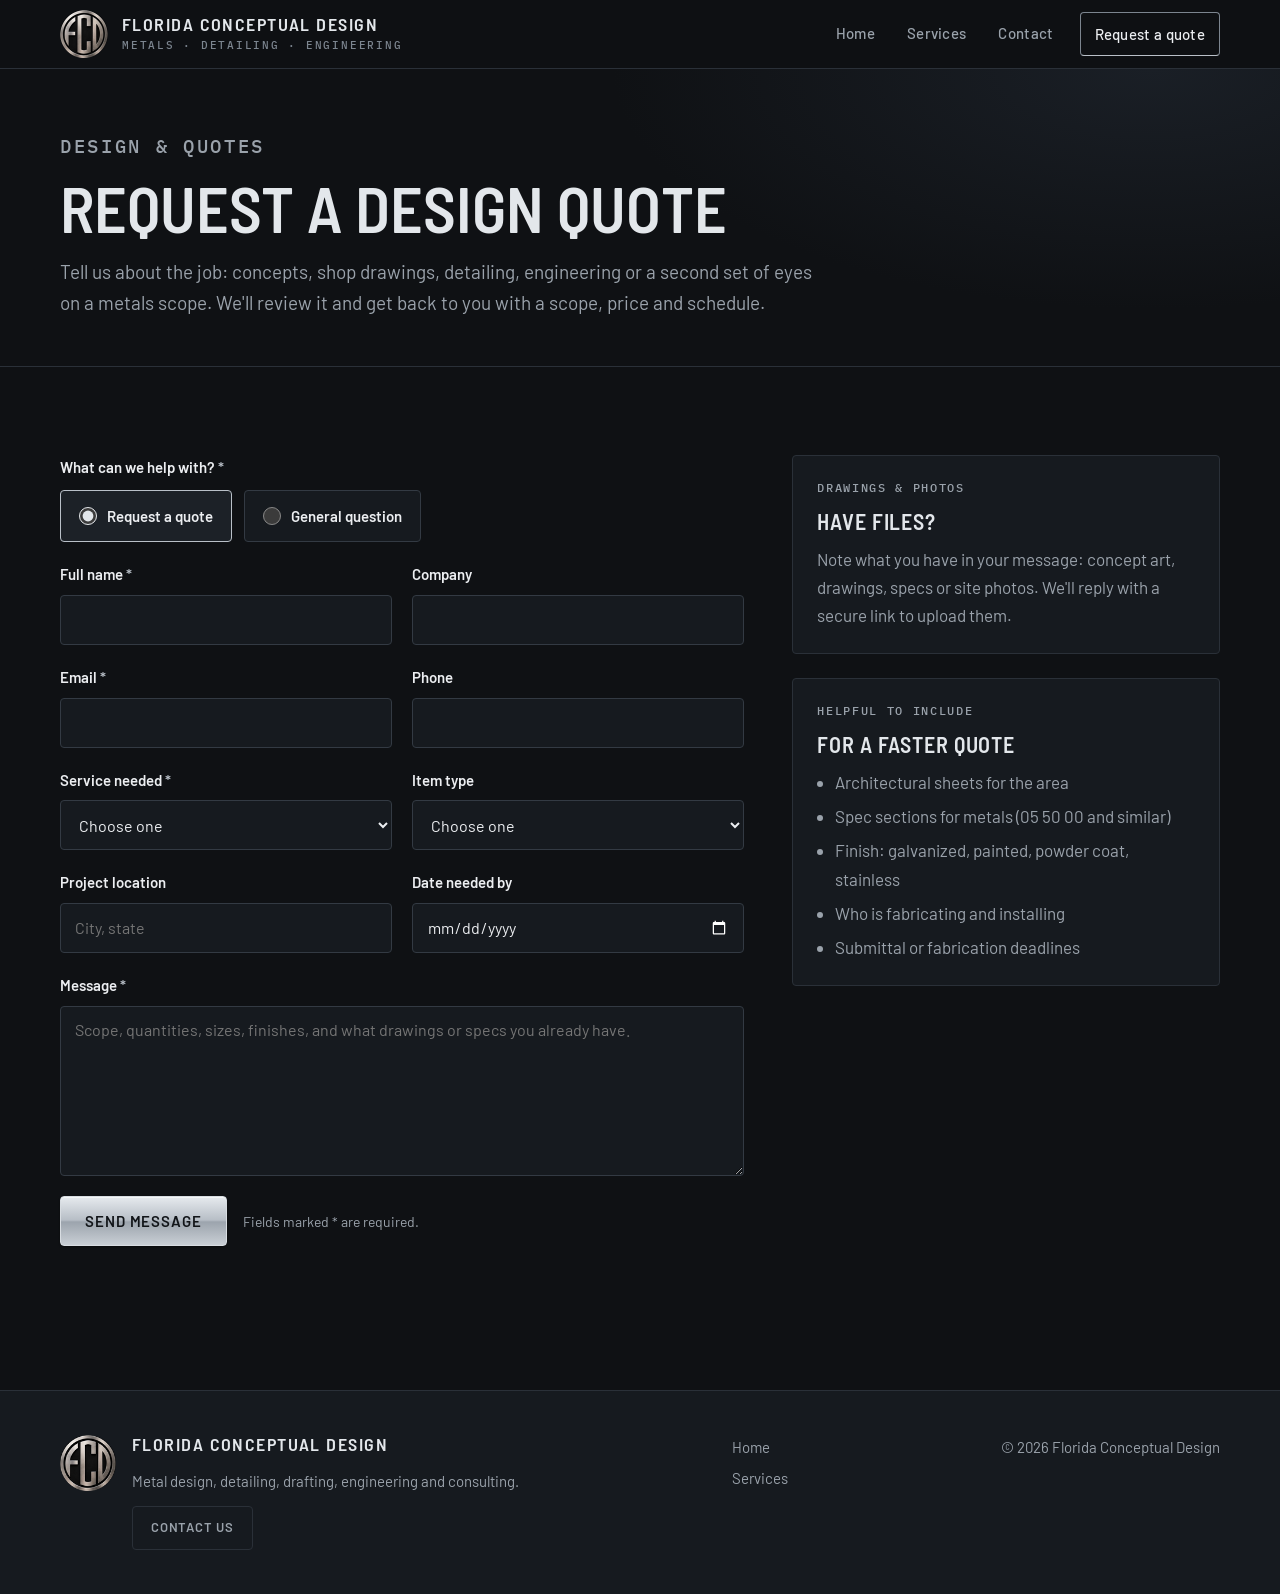
==== commit 07e4d69a: "Remove email from site; add contact choice (quote or general question) to form Co-Authored-By: Claud" ====
--- a/quotes.html
+++ b/quotes.html
@@ -24,7 +24,7 @@
     <nav class="nav" aria-label="Main">
       <a href="./">Home</a>
       <a href="./#services">Services</a>
-      <a href="#contact">Contact</a>
+      <a href="quotes.html#quote-form">Contact</a>
       <a class="nav-cta" href="quotes.html" aria-current="page">Request a quote</a>
     </nav>
   </div>
@@ -41,7 +41,14 @@
 
   <section class="section">
     <div class="wrap quote-layout">
-      <form id="quote-form" class="form" novalidate data-endpoint="https://api.web3forms.com/submit" data-key="76192ae6-371a-4b26-868a-9706a35c055a" data-email="m.james@floridaconceptual.com">
+      <form id="quote-form" class="form" novalidate data-endpoint="https://api.web3forms.com/submit" data-key="76192ae6-371a-4b26-868a-9706a35c055a">
+        <fieldset class="field full choice">
+          <legend>What can we help with? <span class="req" aria-hidden="true">*</span></legend>
+          <div class="choice-row">
+            <label class="radio" for="q-inq-quote"><input id="q-inq-quote" type="radio" name="inquiry" value="Quote request" checked> Request a quote</label>
+            <label class="radio" for="q-inq-general"><input id="q-inq-general" type="radio" name="inquiry" value="General question"> General question</label>
+          </div>
+        </fieldset>
         <div class="field">
           <label for="q-name">Full name <span class="req" aria-hidden="true">*</span></label>
           <input id="q-name" name="name" type="text" autocomplete="name" required>
@@ -58,9 +65,9 @@
           <label for="q-phone">Phone</label>
           <input id="q-phone" name="phone" type="tel" autocomplete="tel">
         </div>
-        <div class="field">
-          <label for="q-service">Service needed <span class="req" aria-hidden="true">*</span></label>
-          <select id="q-service" name="service" required>
+        <div class="field quote-only">
+          <label for="q-service">Service needed <span class="req" id="q-service-req" aria-hidden="true">*</span></label>
+          <select id="q-service" name="service">
             <option value="">Choose one</option>
             <option>Metal design / concept</option>
             <option>Steel detailing (shop drawings)</option>
@@ -70,7 +77,7 @@
             <option>Not sure yet</option>
           </select>
         </div>
-        <div class="field">
+        <div class="field quote-only">
           <label for="q-type">Item type</label>
           <select id="q-type" name="item_type">
             <option value="">Choose one</option>
@@ -84,16 +91,16 @@
             <option>Other</option>
           </select>
         </div>
-        <div class="field">
+        <div class="field quote-only">
           <label for="q-location">Project location</label>
           <input id="q-location" name="location" type="text" placeholder="City, state">
         </div>
-        <div class="field">
+        <div class="field quote-only">
           <label for="q-date">Date needed by</label>
           <input id="q-date" name="needed_by" type="date">
         </div>
         <div class="field full">
-          <label for="q-details">Project details <span class="req" aria-hidden="true">*</span></label>
+          <label for="q-details">Message <span class="req" aria-hidden="true">*</span></label>
           <textarea id="q-details" name="details" required placeholder="Scope, quantities, sizes, finishes, and what drawings or specs you already have."></textarea>
         </div>
         <div class="hp" aria-hidden="true">
@@ -101,7 +108,7 @@
           <input id="q-website" name="botcheck" type="text" tabindex="-1" autocomplete="off">
         </div>
         <div class="form-actions">
-          <button class="btn btn-primary" type="submit">Send quote request</button>
+          <button class="btn btn-primary" type="submit">Send message</button>
           <span class="form-note">Fields marked * are required.</span>
         </div>
         <div id="q-status" class="status" role="status" aria-live="polite" hidden></div>
@@ -111,14 +118,13 @@
         <div class="aside-block">
           <p class="label">Drawings &amp; photos</p>
           <h2>Have files?</h2>
-          <p>Email architectural sheets, specs, sketches or site photos with your name in the subject line.</p>
-          <span class="email-line">m.james@floridaconceptual.com</span>
+          <p>Note what you have in your message: concept art, drawings, specs or site photos. We'll reply with a secure link to upload them.</p>
         </div>
         <div class="aside-block">
           <p class="label">Helpful to include</p>
           <h2>For a faster quote</h2>
           <ul>
-            <li>Architectural and structural sheets for the area</li>
+            <li>Architectural sheets for the area</li>
             <li>Spec sections for metals (05 50 00 and similar)</li>
             <li>Finish: galvanized, painted, powder coat, stainless</li>
             <li>Who is fabricating and installing</li>
@@ -137,7 +143,7 @@
       <div class="footer-col">
         <h2>Florida Conceptual Design</h2>
         <span>Metal design, detailing, drafting, engineering and consulting.</span>
-        <a class="email-line" href="mailto:m.james@floridaconceptual.com">m.james@floridaconceptual.com</a>
+        <a class="btn btn-ghost btn-sm" href="quotes.html#quote-form">Contact us</a>
       </div>
     </div>
     <div class="footer-col">
--- a/styles.css
+++ b/styles.css
@@ -183,3 +183,14 @@
   .draw .anim { stroke-dasharray: 900; stroke-dashoffset: 0; animation: draw 1.8s ease-out both; }
   @keyframes draw { from { stroke-dashoffset: 900; } to { stroke-dashoffset: 0; } }
 }
+
+/* Inquiry choice */
+.choice { border: 0; margin: 0; padding: 0; min-width: 0; }
+.choice legend { font-weight: 600; font-size: 15px; color: var(--ink); padding: 0; margin-bottom: 10px; }
+.choice-row { display: flex; flex-wrap: wrap; gap: 12px; }
+.radio { display: inline-flex; align-items: center; gap: 10px; min-height: 48px; padding: 0 18px; border: 1px solid #333A43; border-radius: 4px; background: var(--panel); cursor: pointer; font-weight: 500; }
+.radio:has(input:checked) { border-color: var(--steel); background: var(--panel-2); }
+.radio input { width: 18px; height: 18px; accent-color: var(--steel-hi); margin: 0; }
+.btn-sm { min-height: 44px; padding: 0 18px; font-size: 13px; align-self: flex-start; margin-top: 6px; }
+.field[hidden], .quote-only[hidden] { display: none; }
+#quote-form { scroll-margin-top: 96px; }
